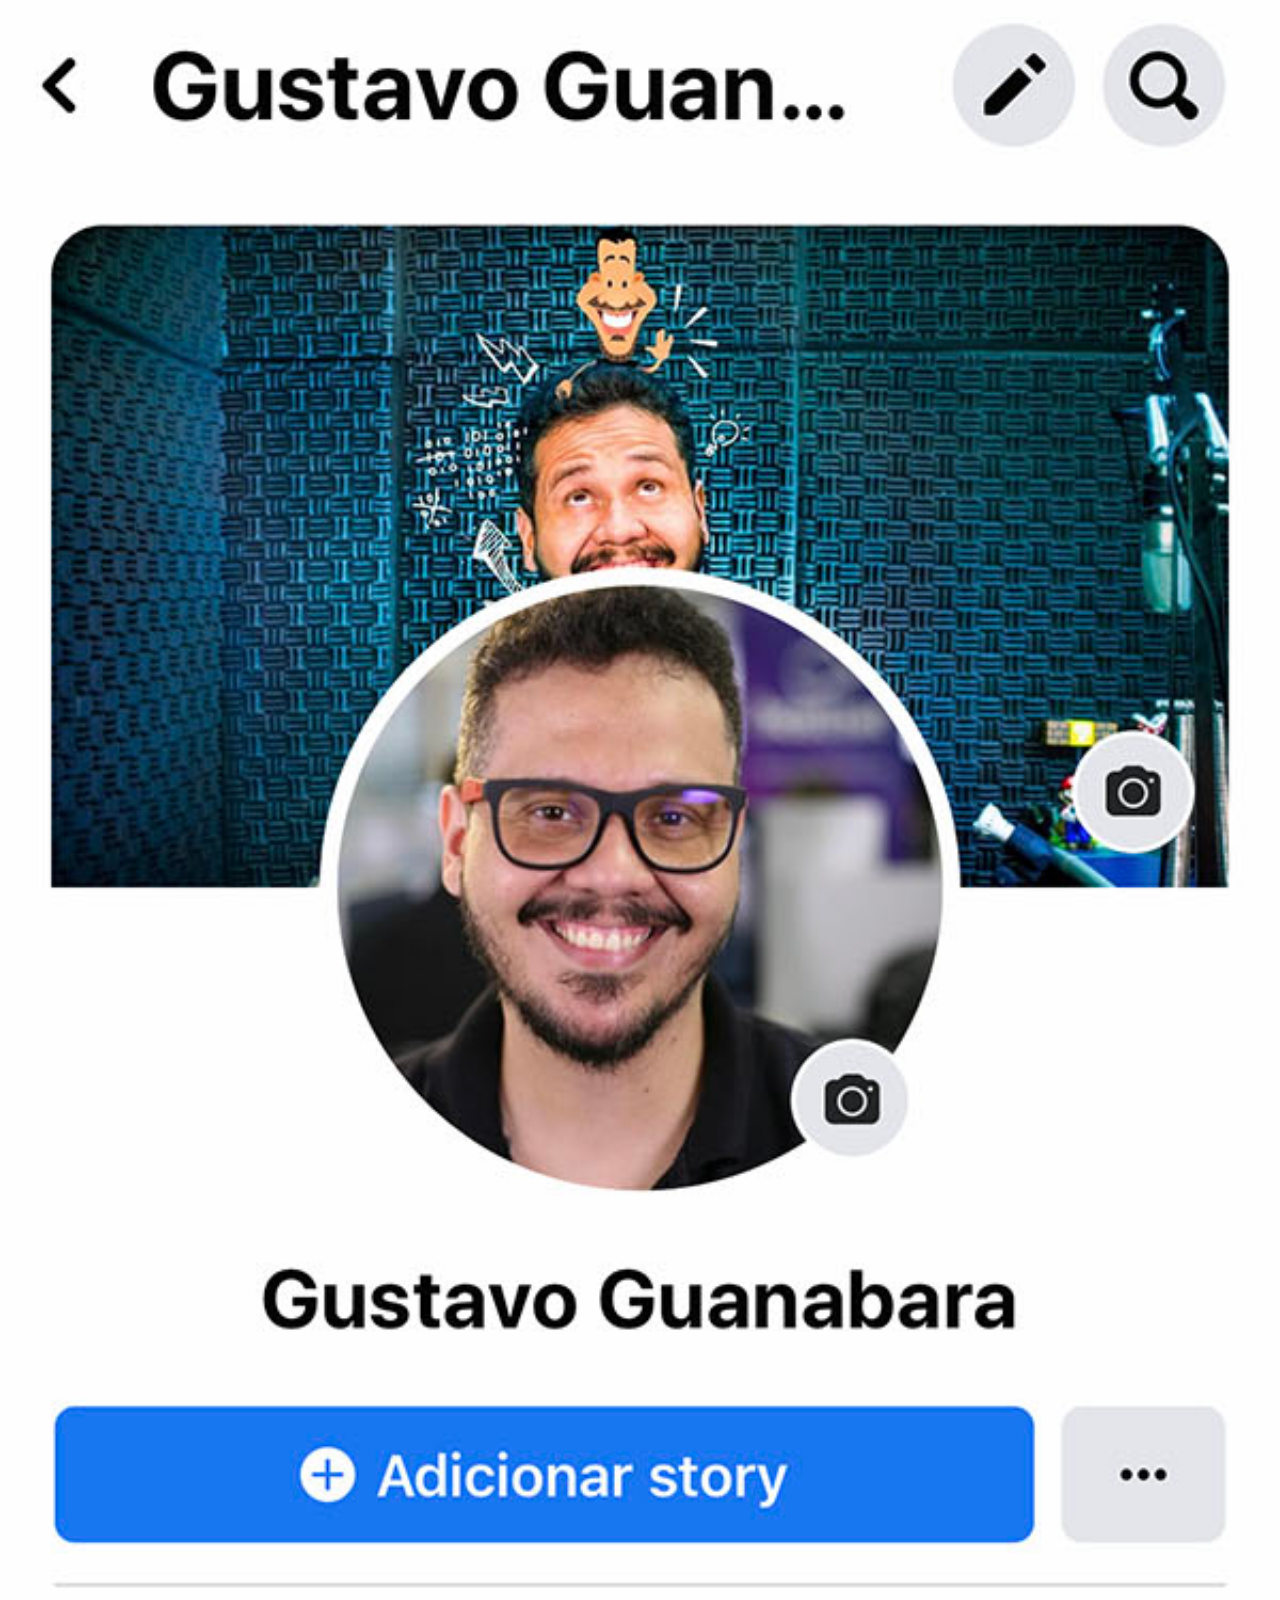
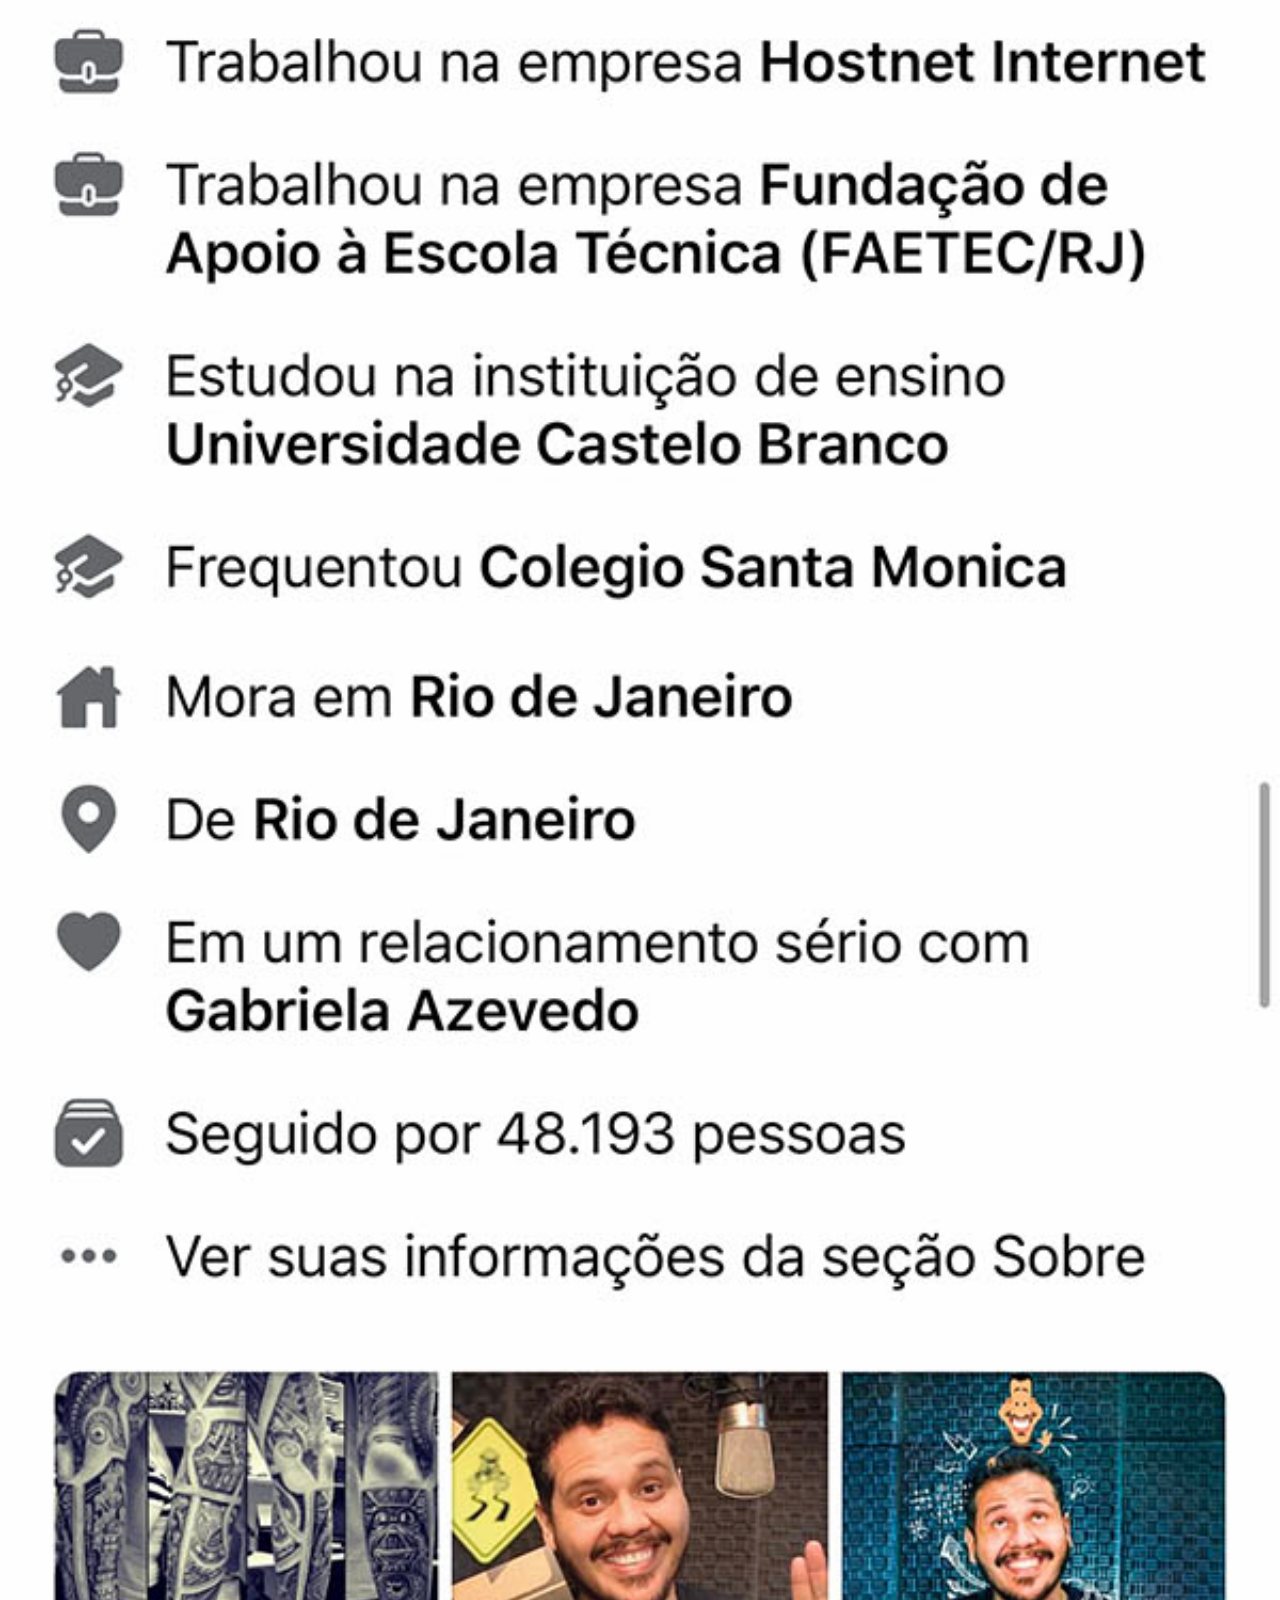
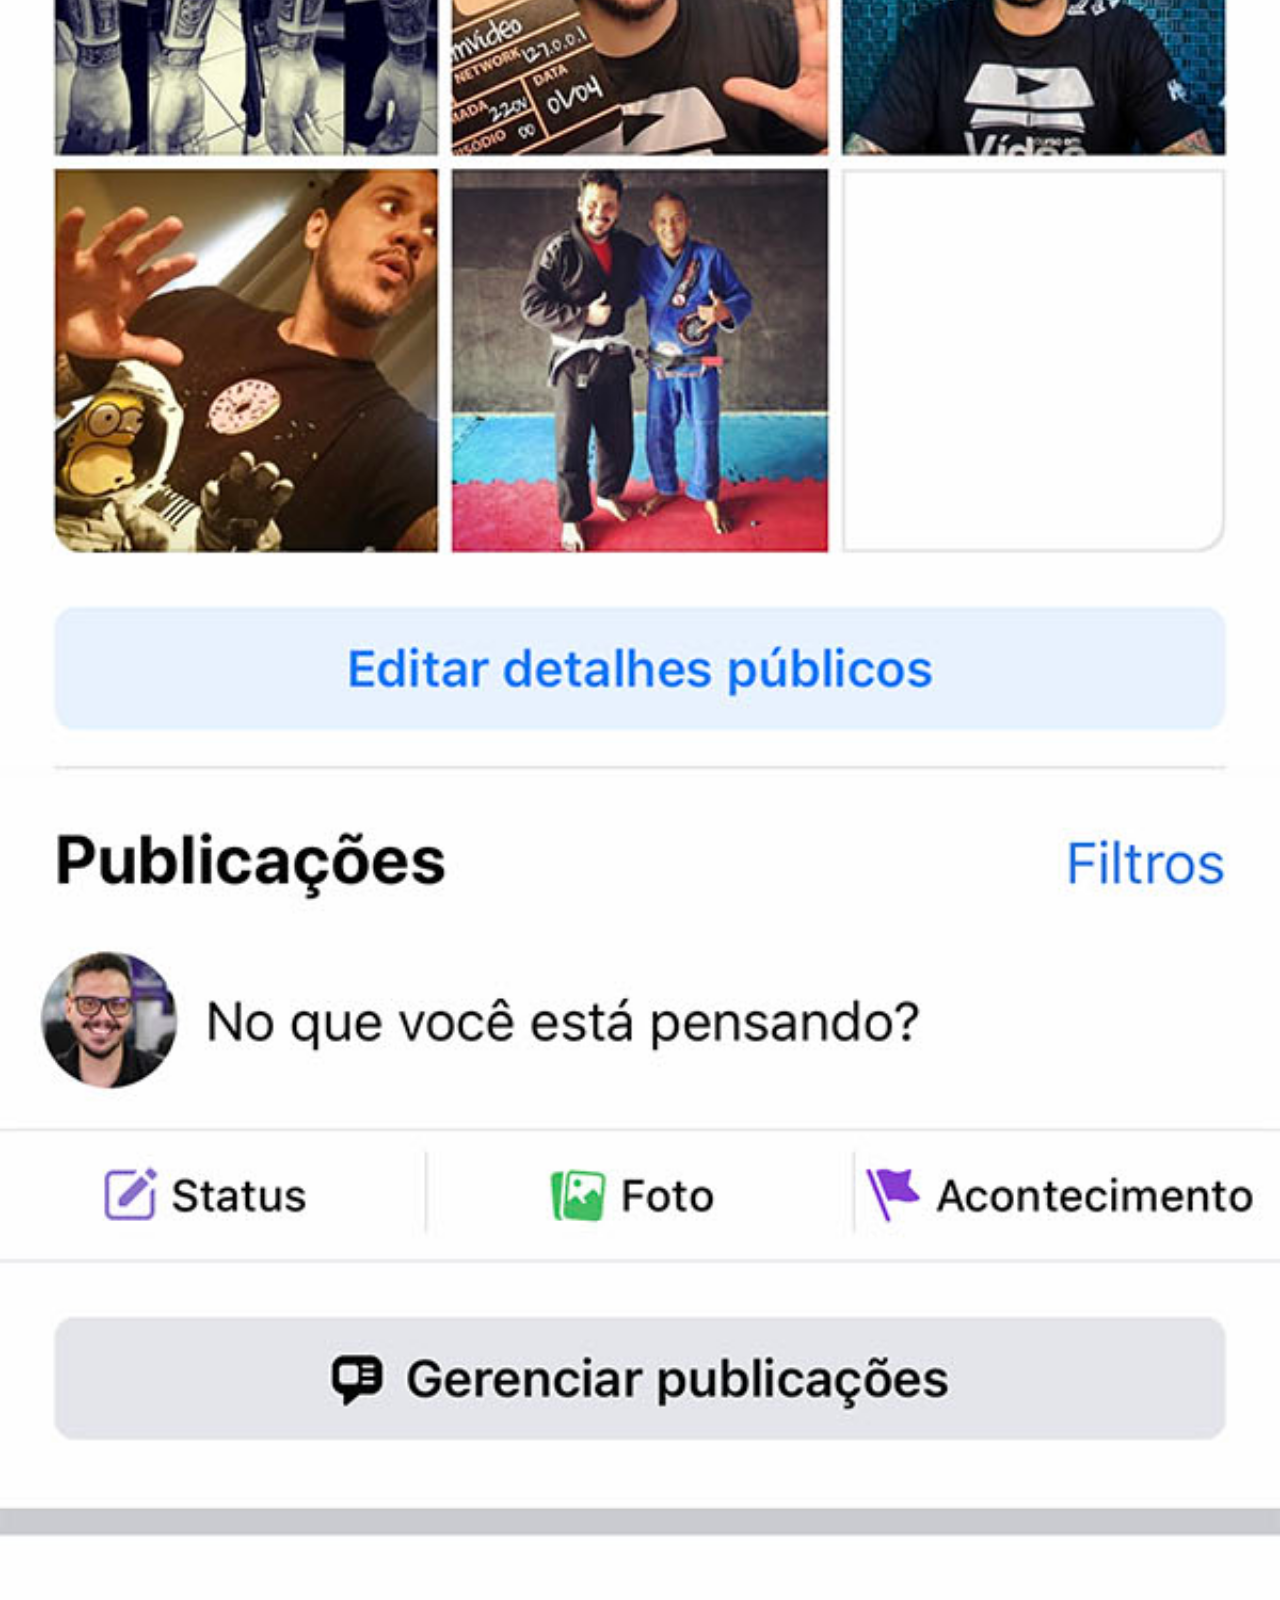
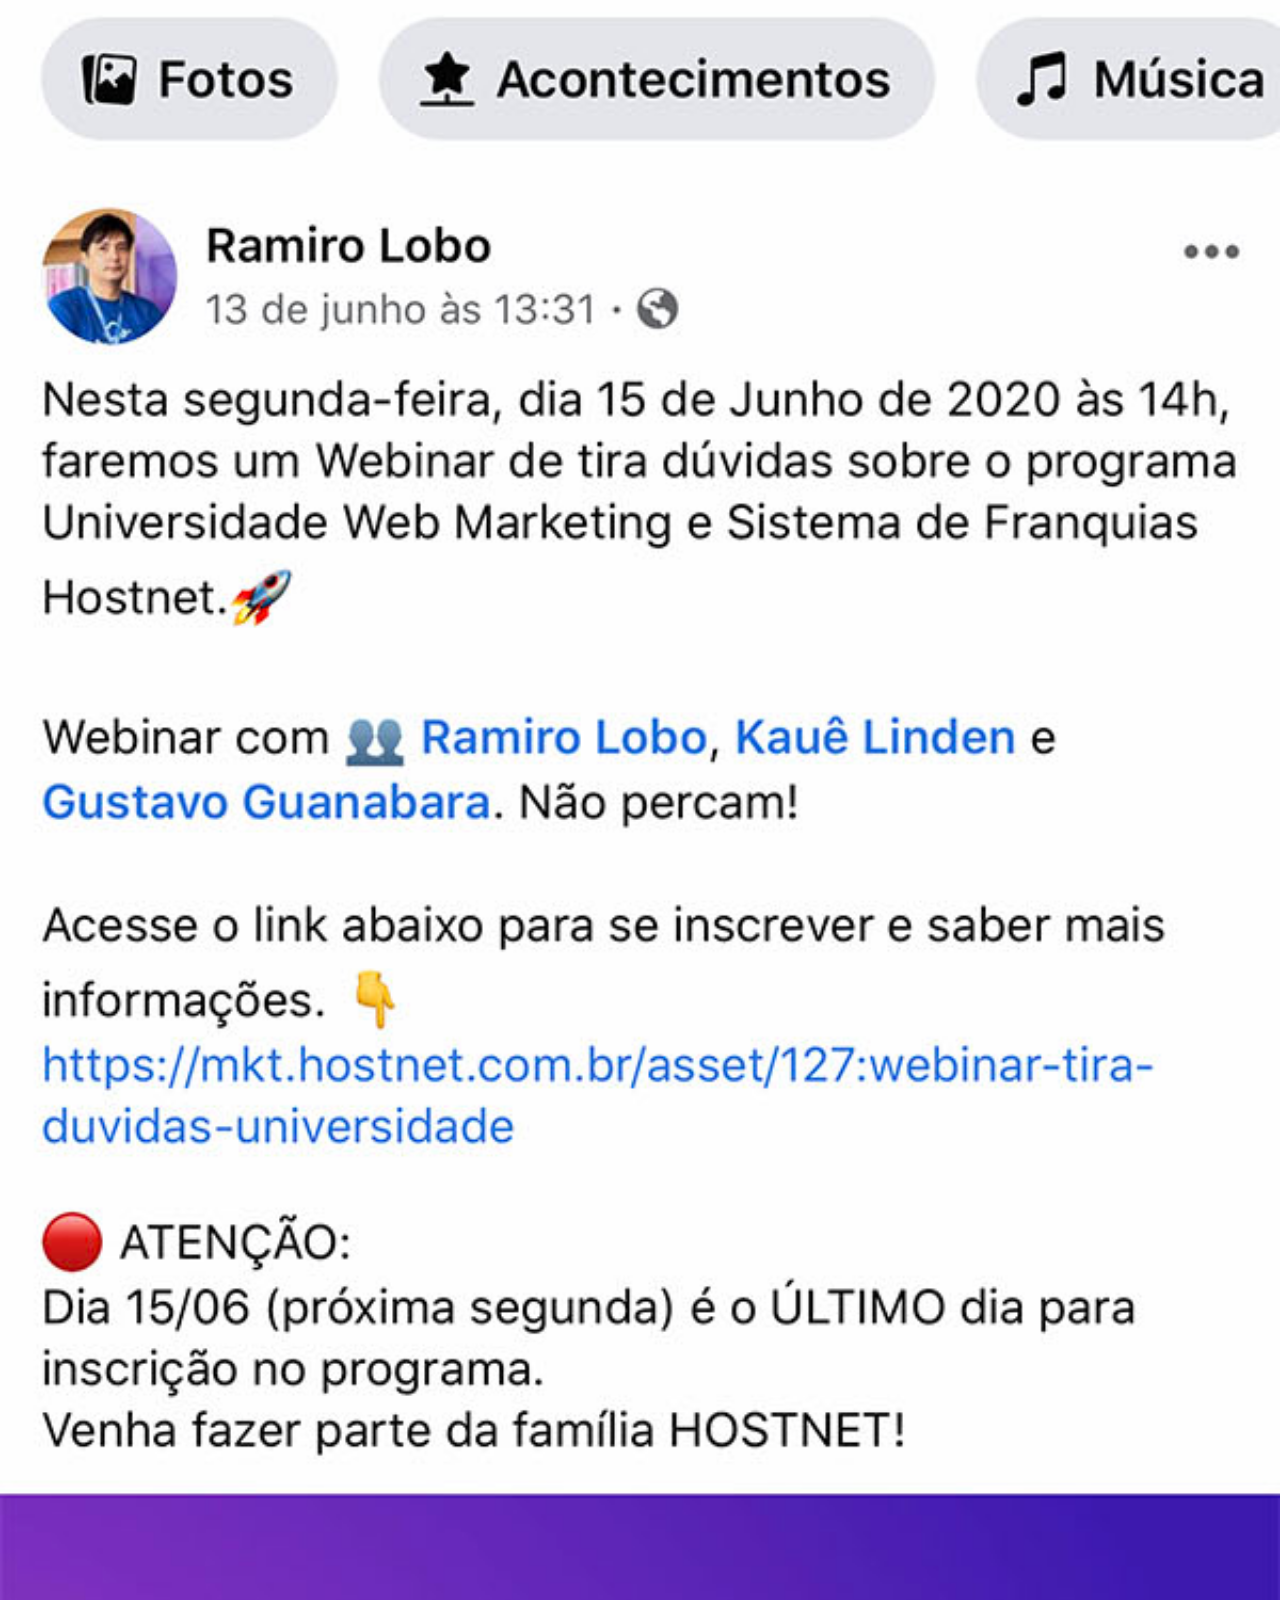
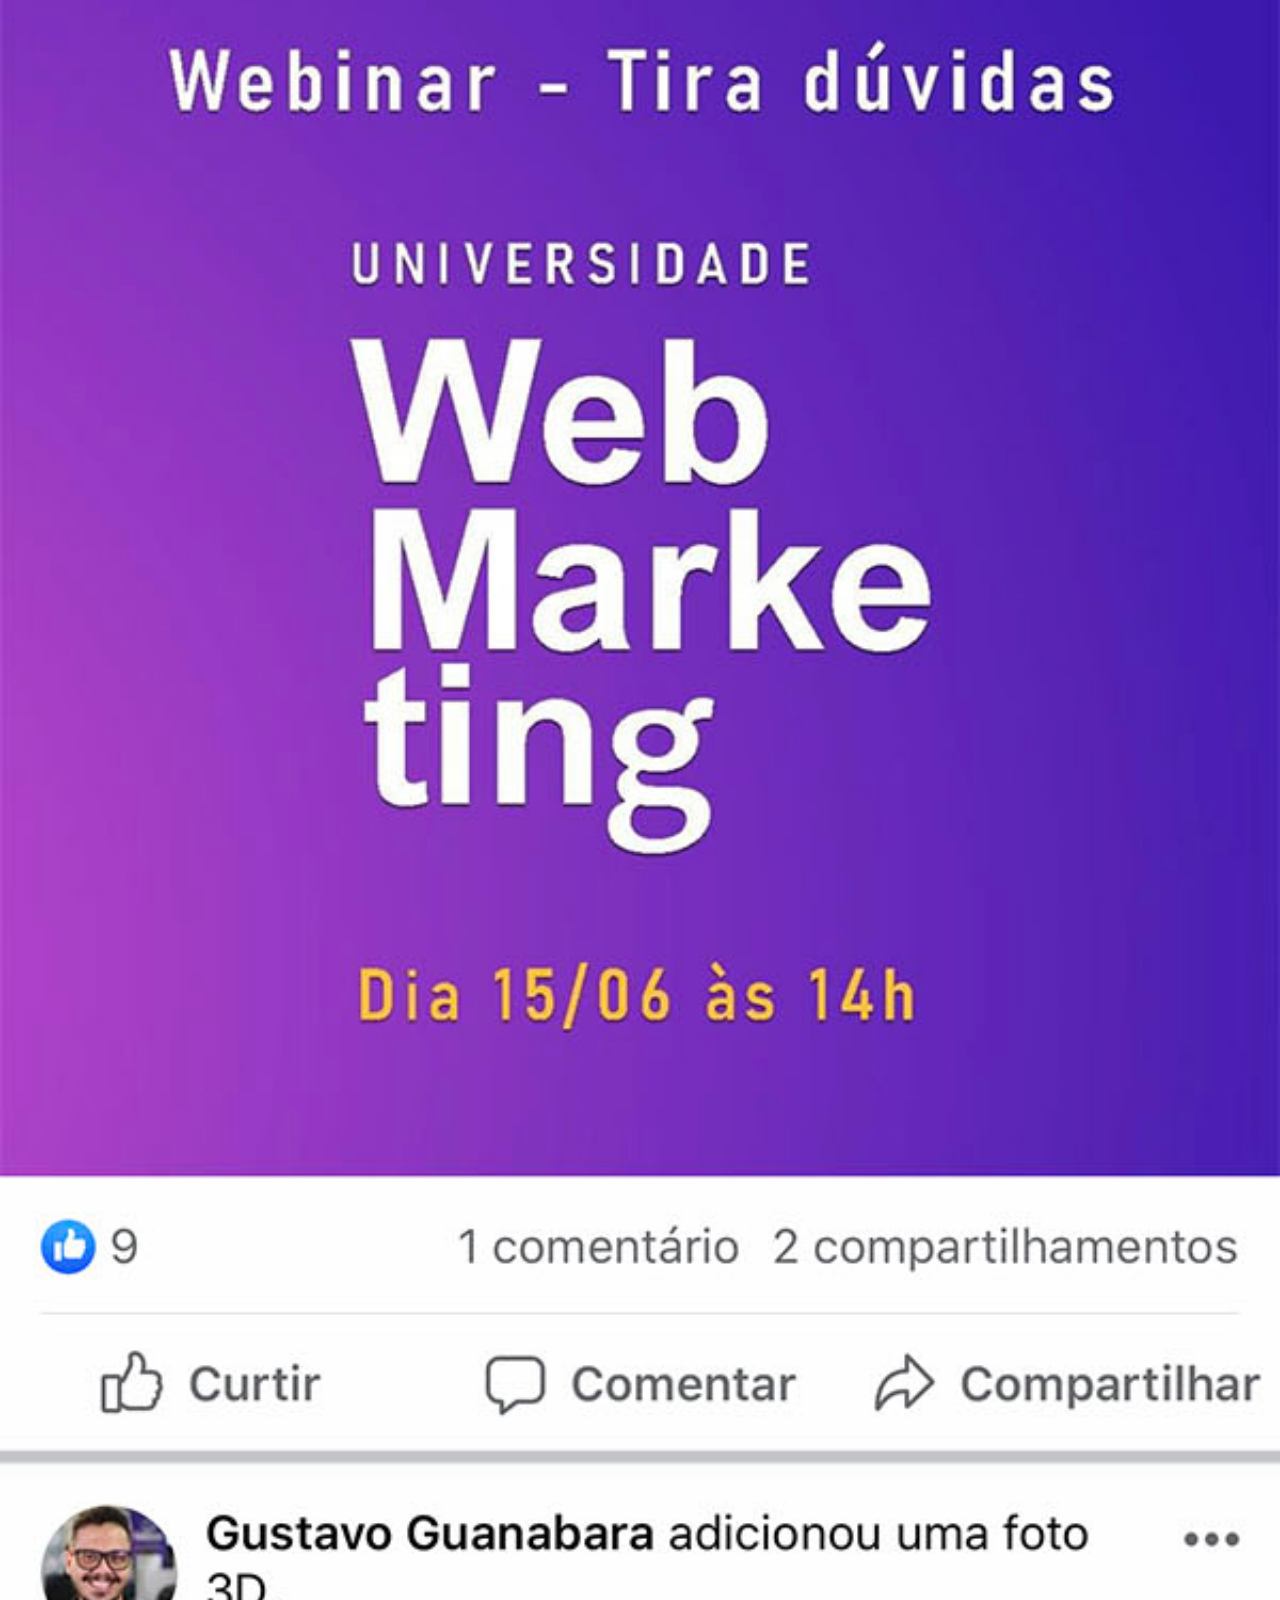
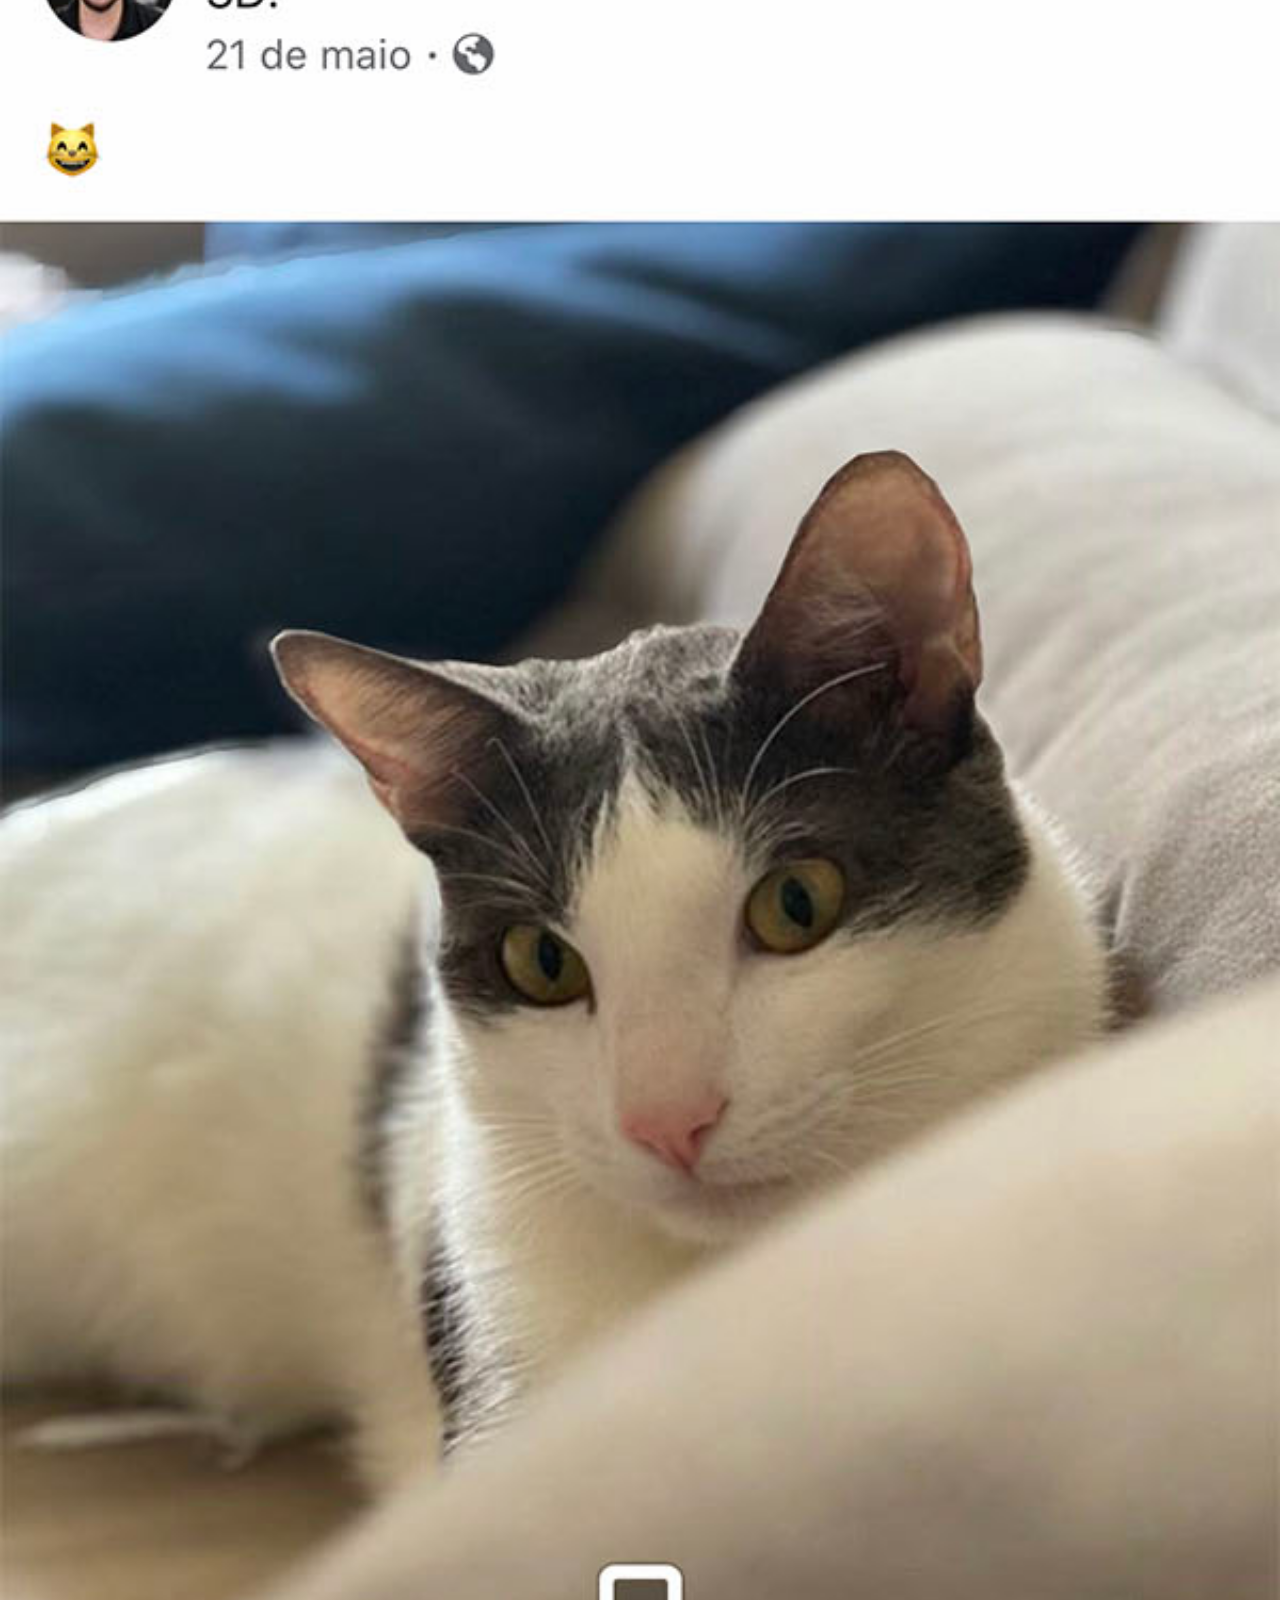
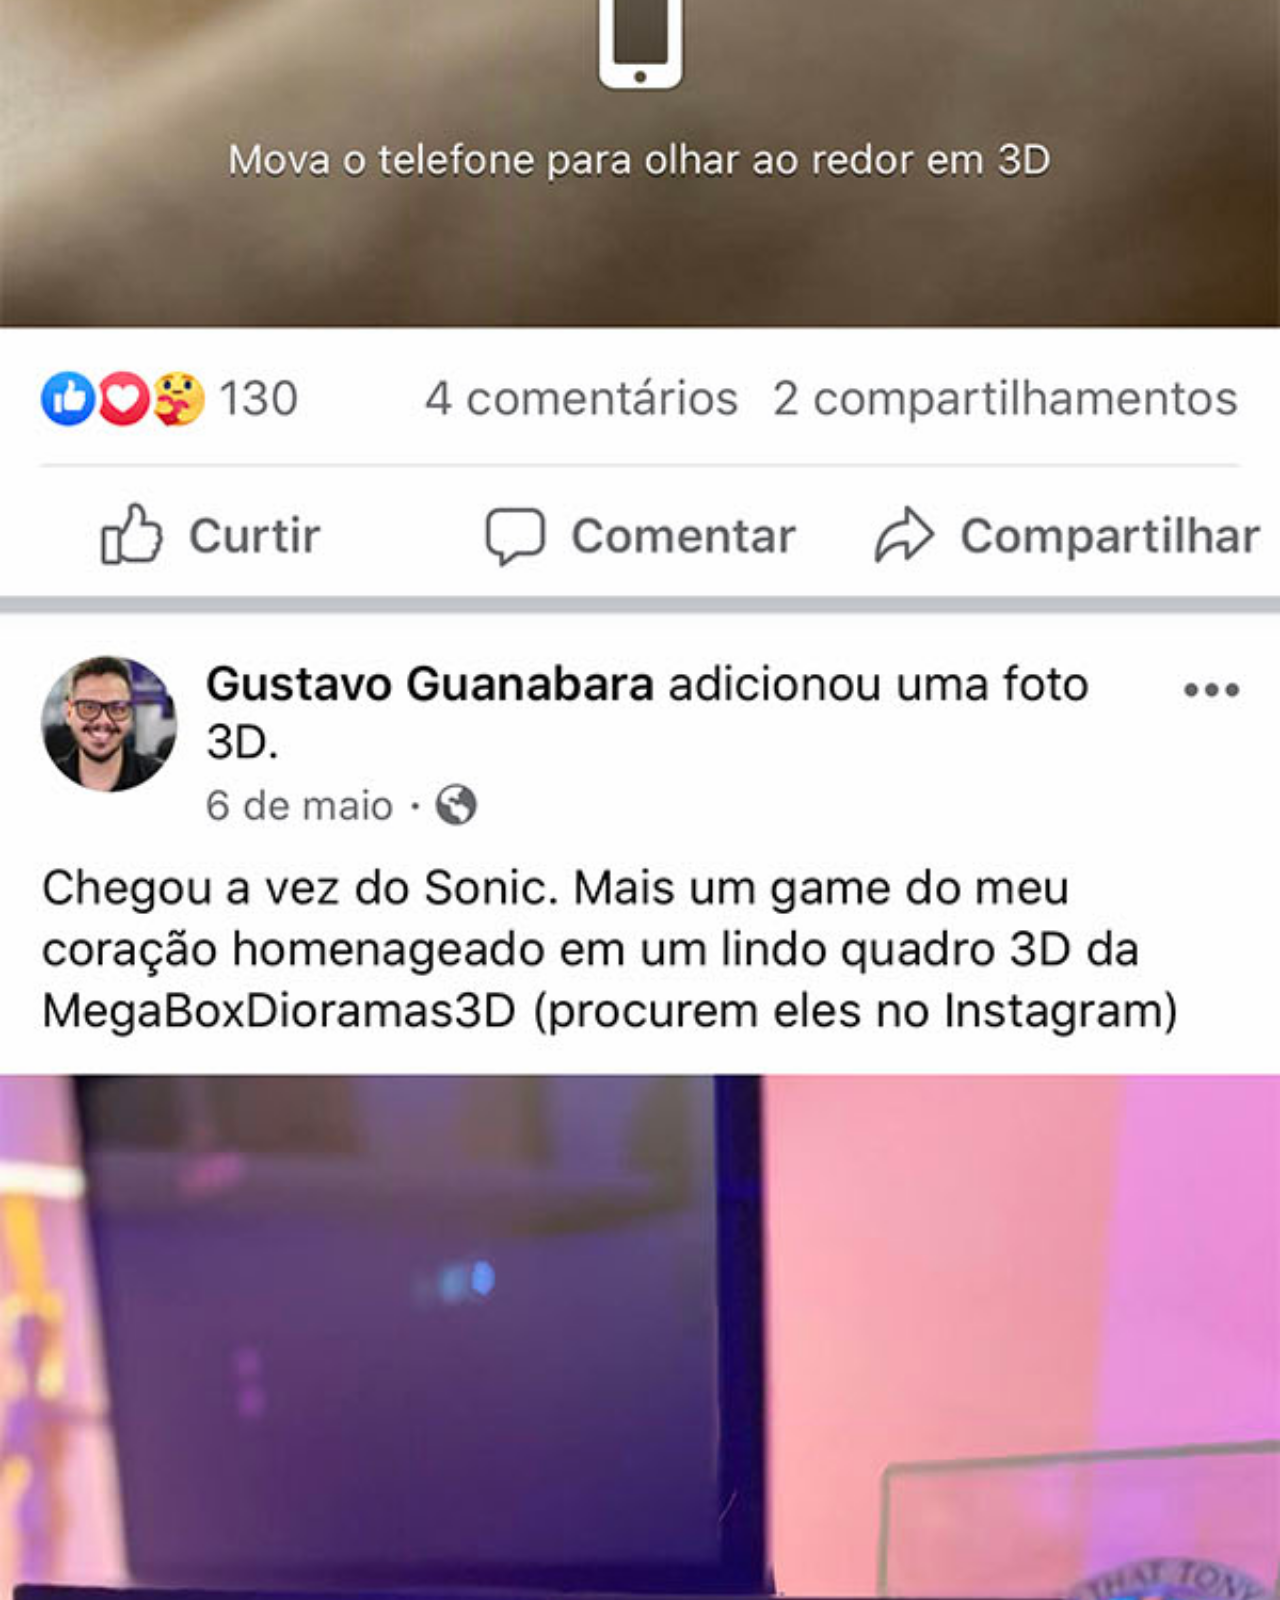
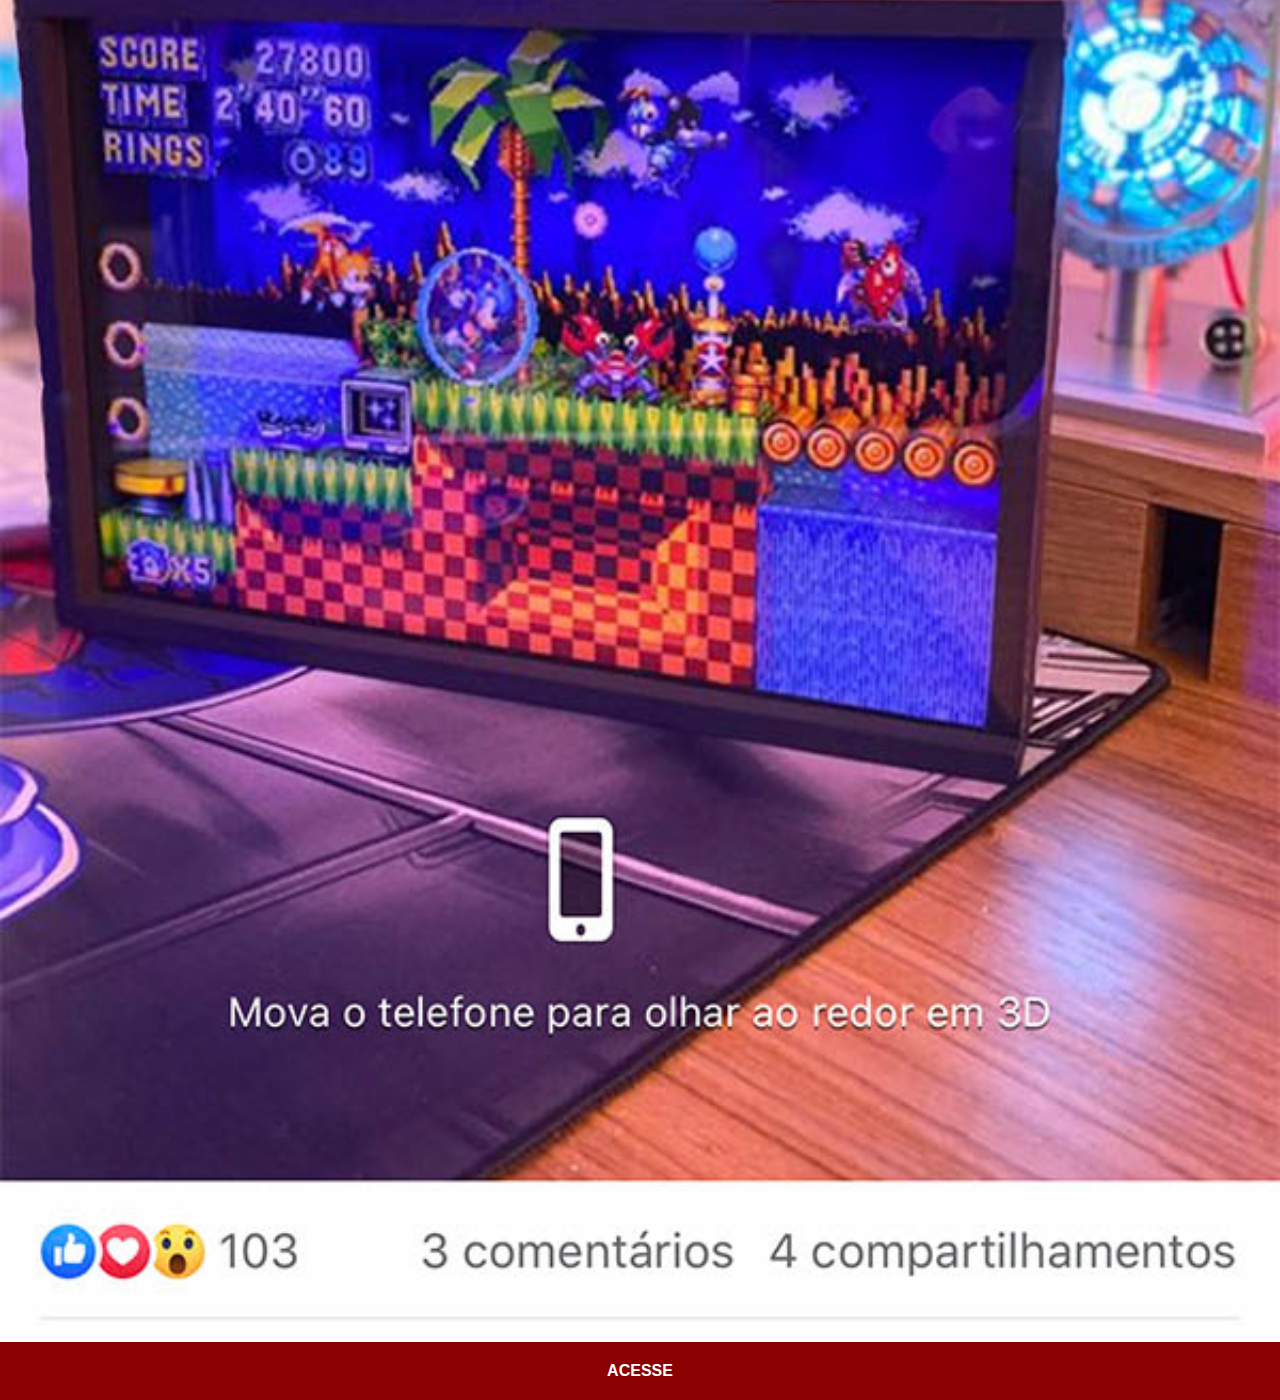
==== facebook.html @ 61061341 "atualizando icones" ====
<!DOCTYPE html>
<html lang="pt-br">
<head>
    <meta charset="UTF-8">
    <meta http-equiv="X-UA-Compatible" content="IE=edge">
    <meta name="viewport" content="width=device-width, initial-scale=1.0">
    <title>Facebook</title>
    <link rel="stylesheet" href="estilos/social.css">
</head>
<body>
    <img src="imagens/tela-facebook.jpg" alt="facebook">
    <a href="https://www.facebook.com/">ACESSE</a>
</body>
</html>
---- estilos/social.css ----
@charset "UTF-8";

*{
    margin: 0%;
    padding: 0%;
    font-family: Arial, Helvetica, sans-serif;
}
img{width: 100vw;

}

::-webkit-scrollbar{
    width: 0px;
    height: 0px;
}





a{
    display: block;
    background-color: darkred;
    color: white;
    padding: 20px;
    text-align: center;
    font-weight: bolder;
    text-decoration: none;
}
a:hover{
    background-color: red;
}
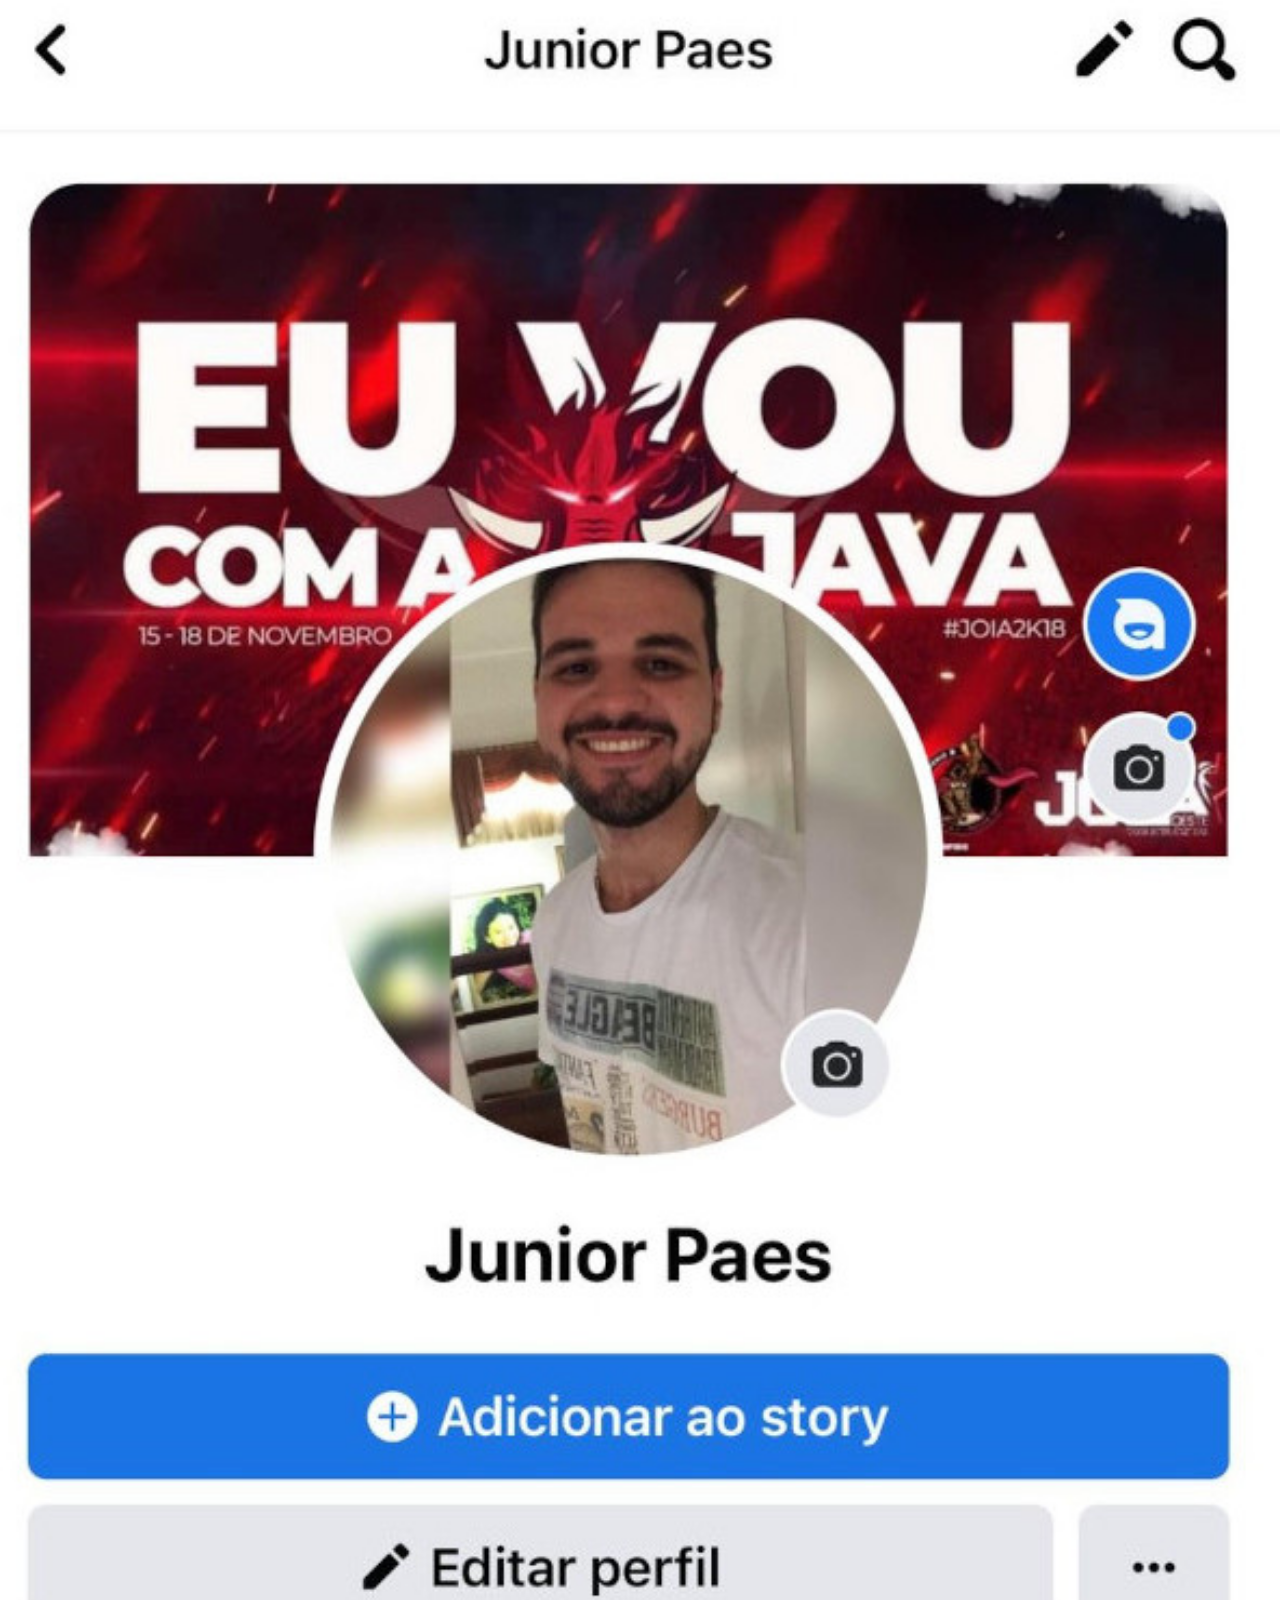
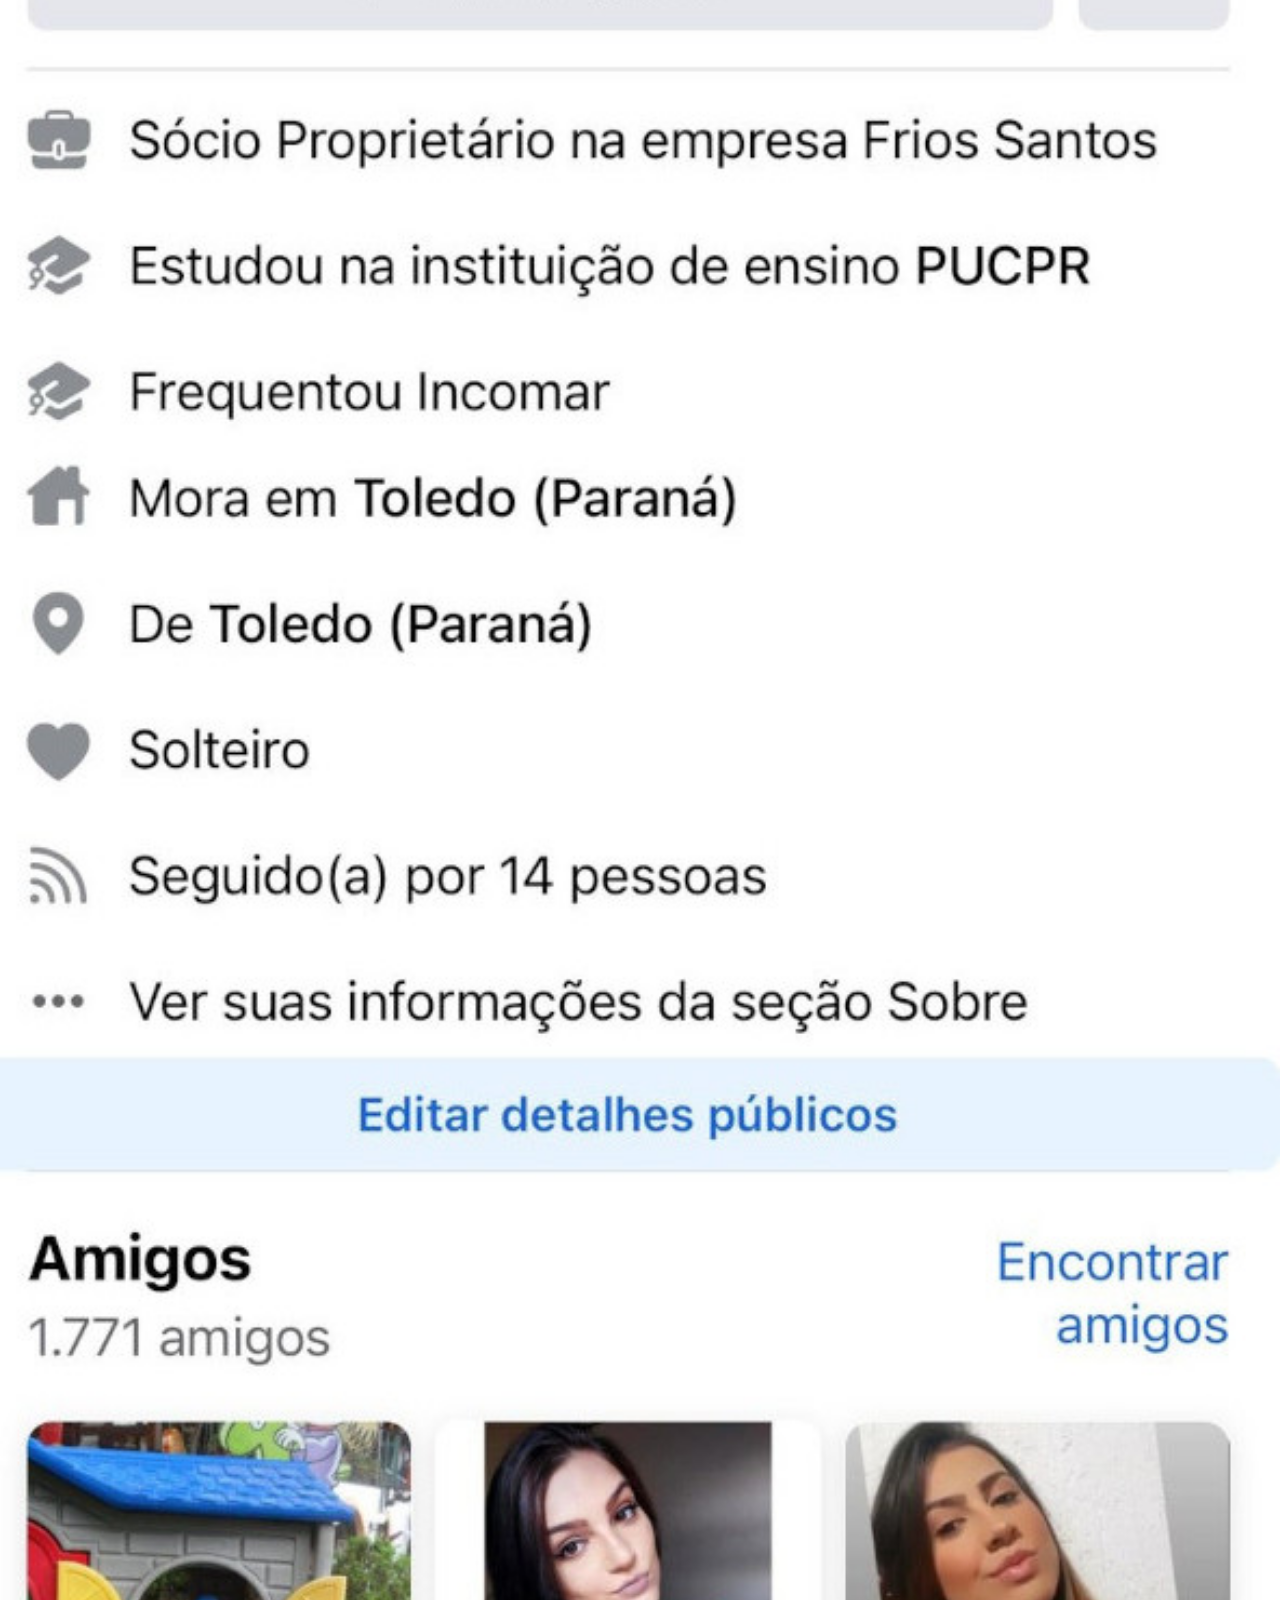
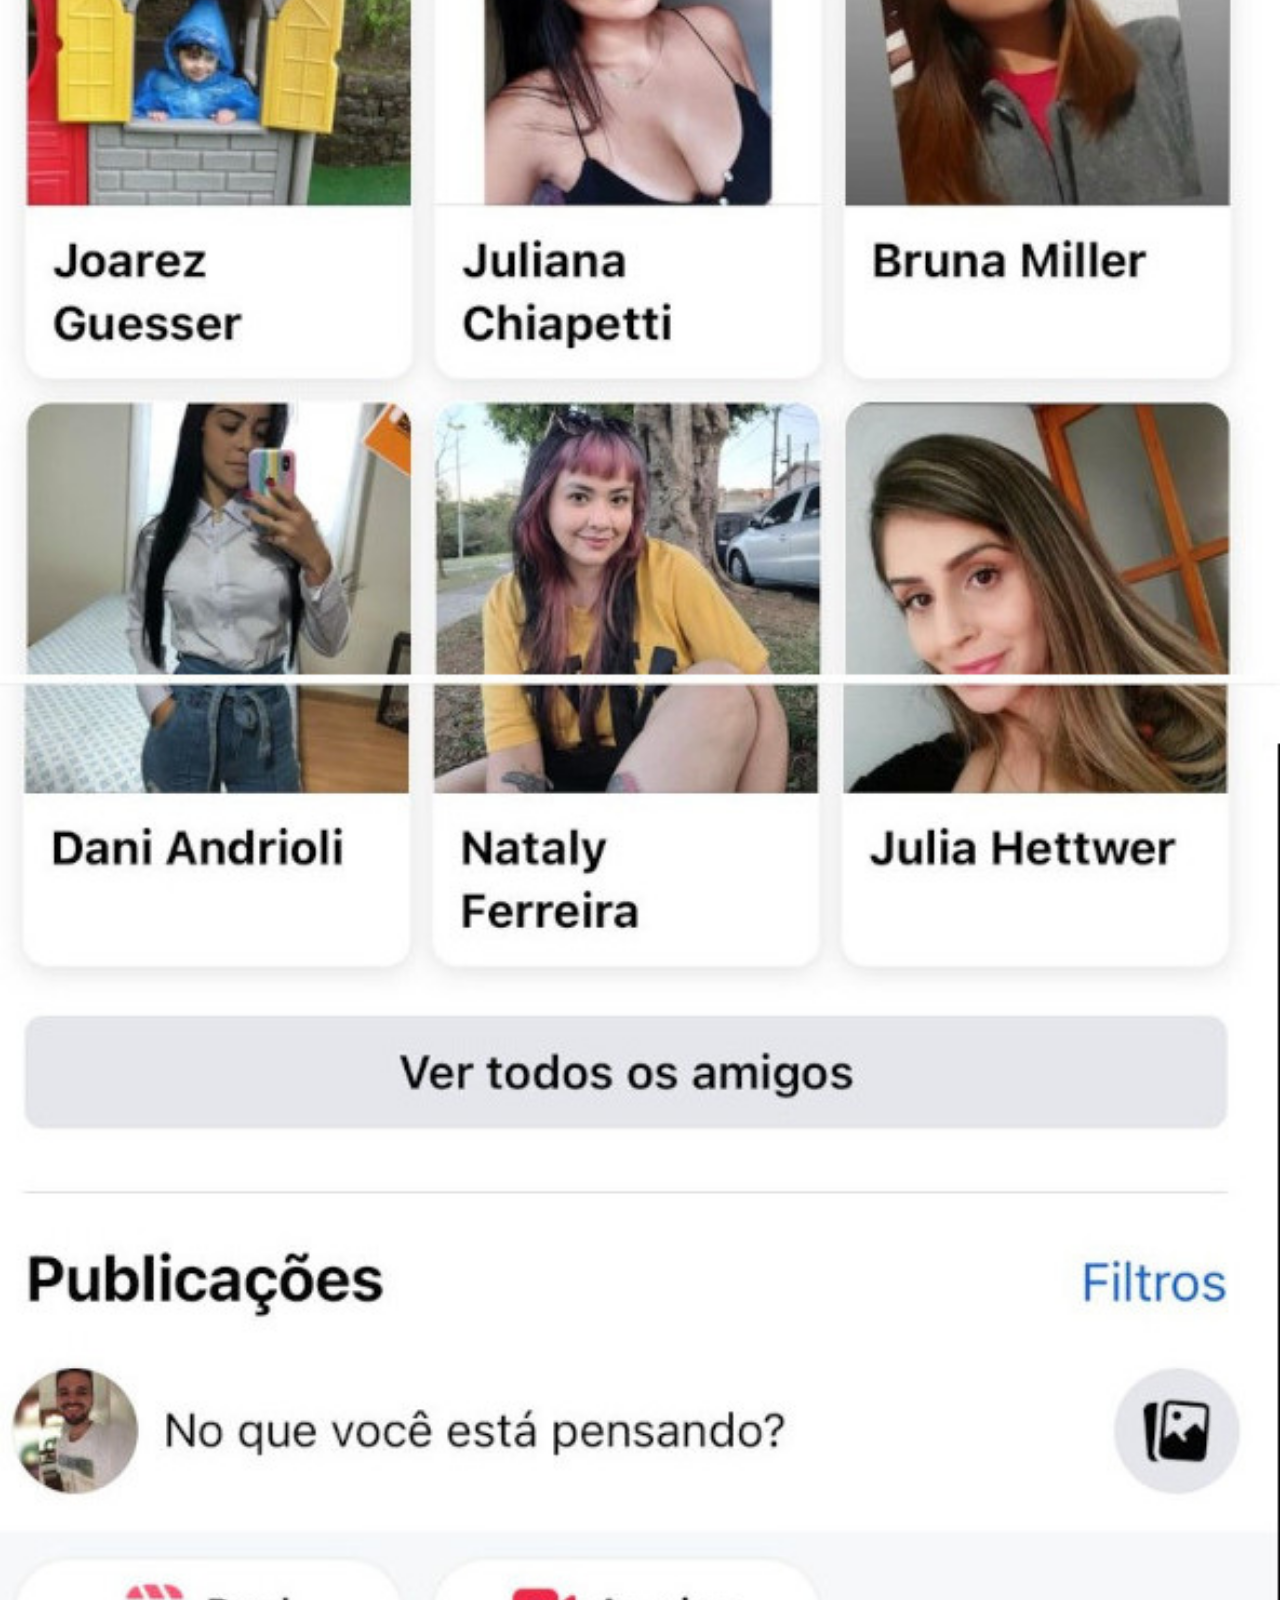
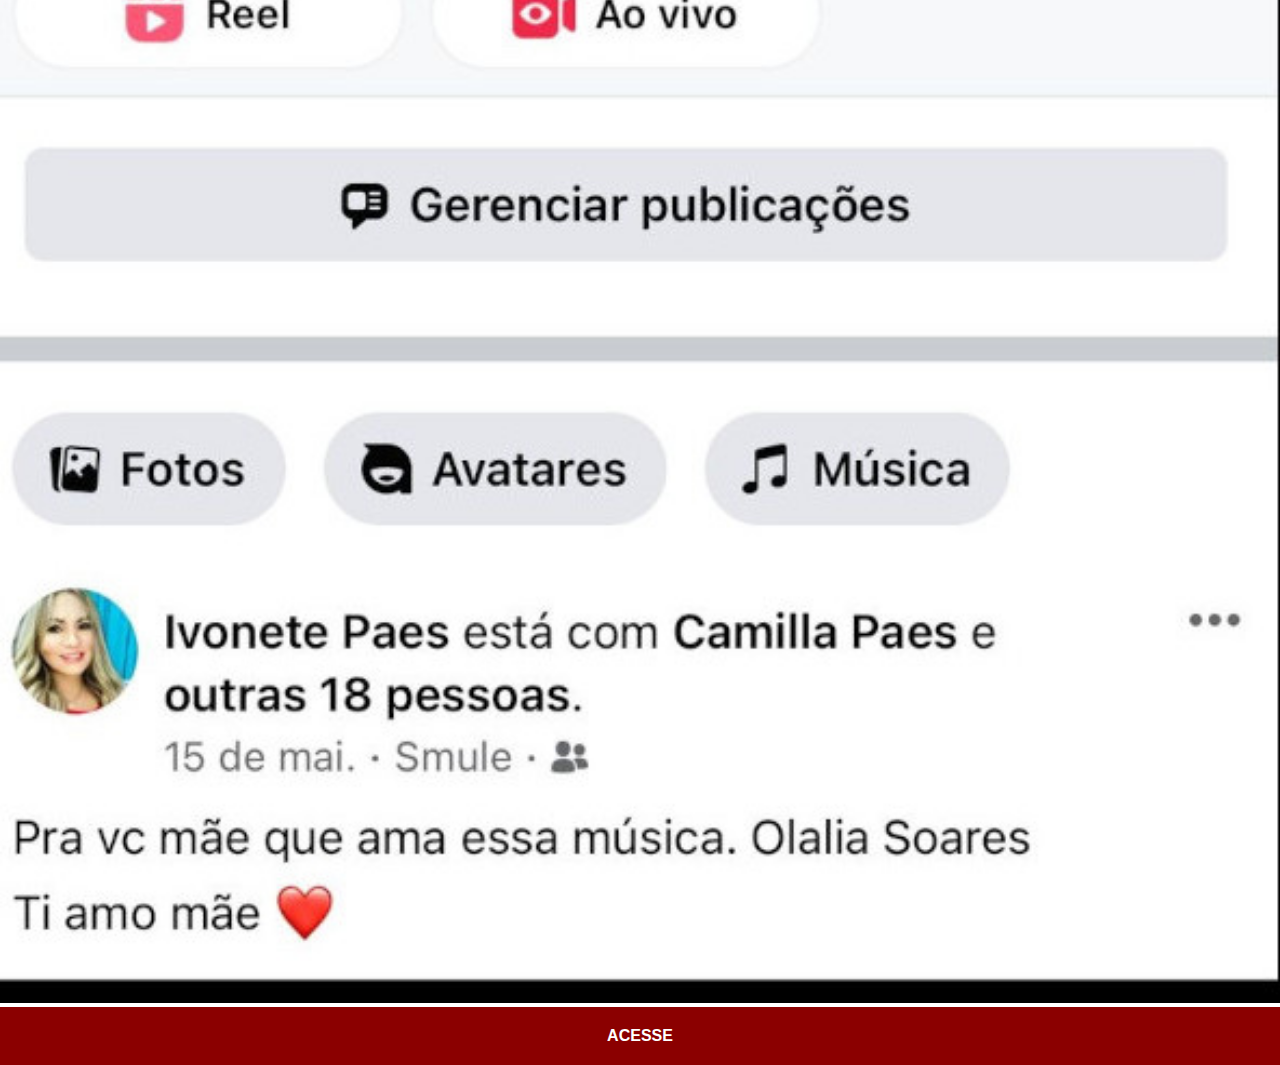
==== commit 17c5123f: "FIM" ====
--- a/facebook.html
+++ b/facebook.html
@@ -9,6 +9,6 @@
 </head>
 <body>
     <img src="imagens/tela-facebook.jpg" alt="facebook">
-    <a href="https://www.facebook.com/">ACESSE</a>
+    <a href="https://www.facebook.com/junior.paes.98/" target="_blank">ACESSE</a>
 </body>
 </html>